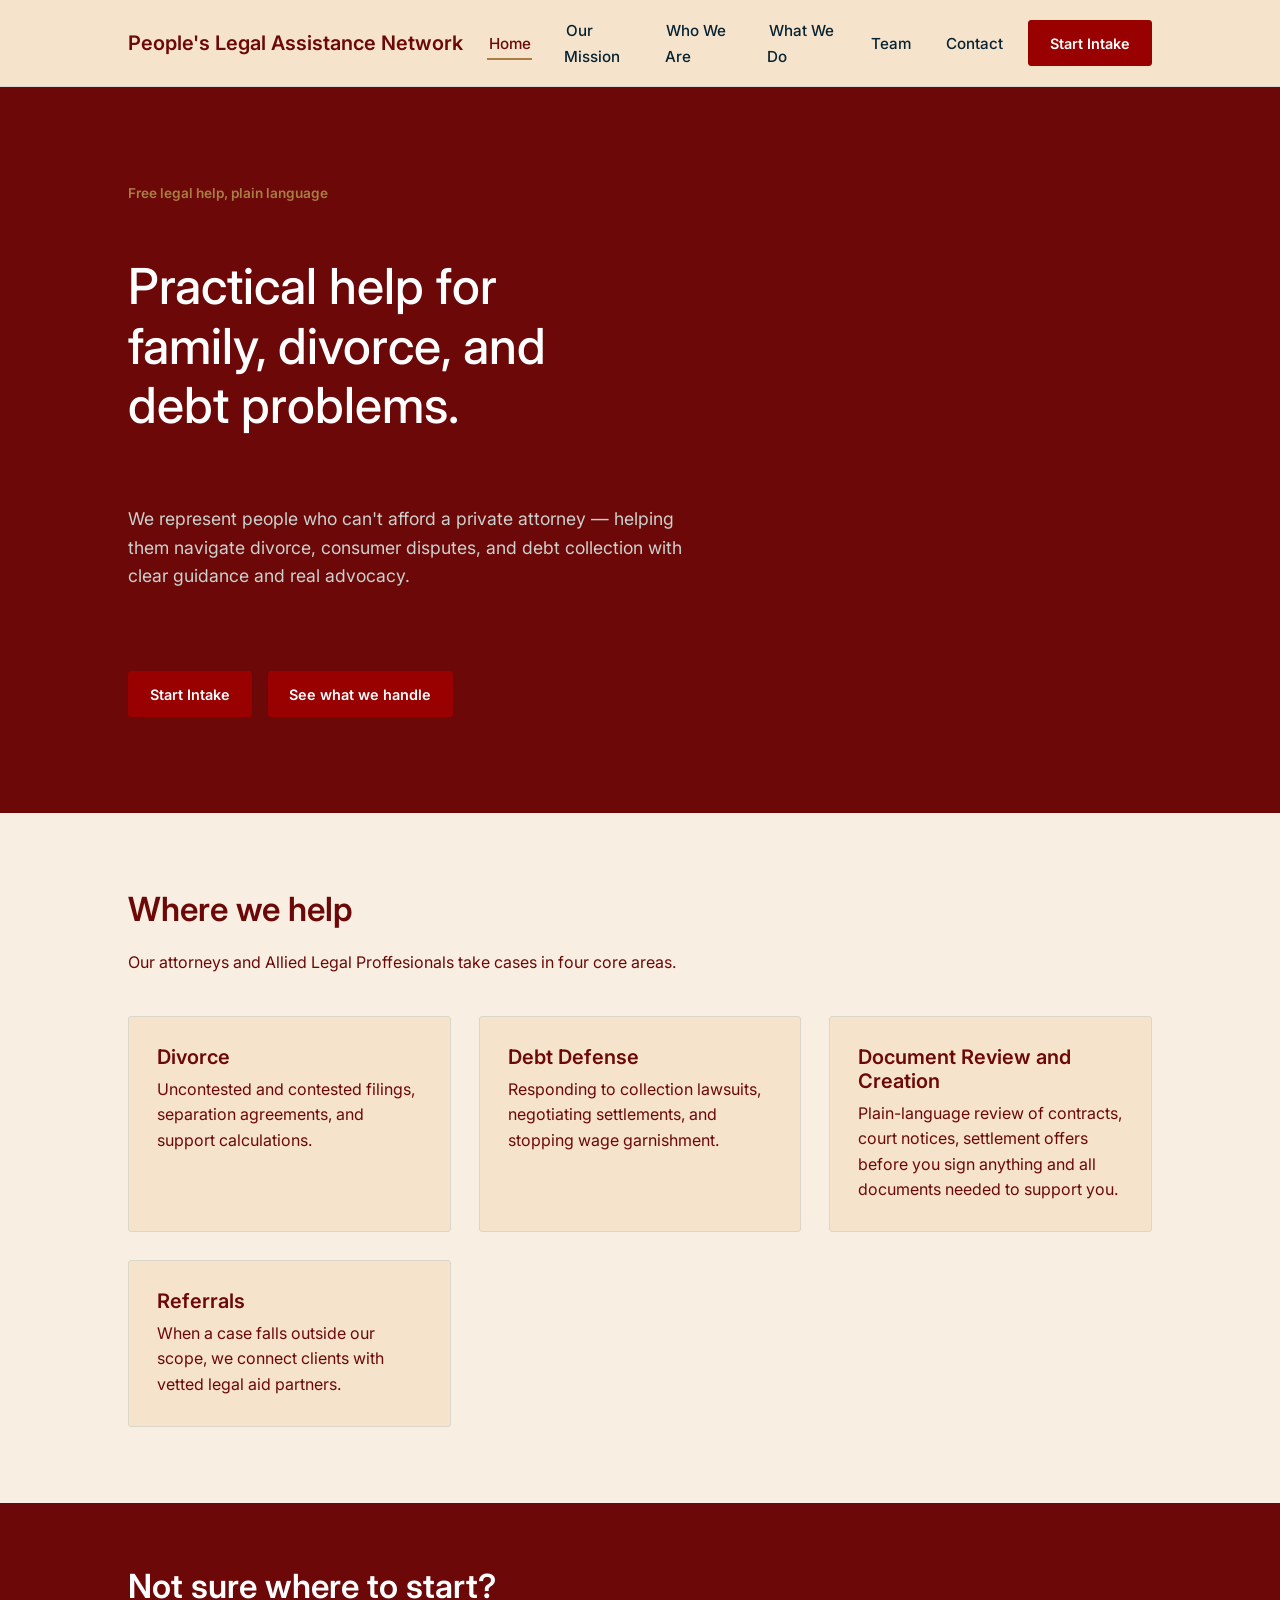
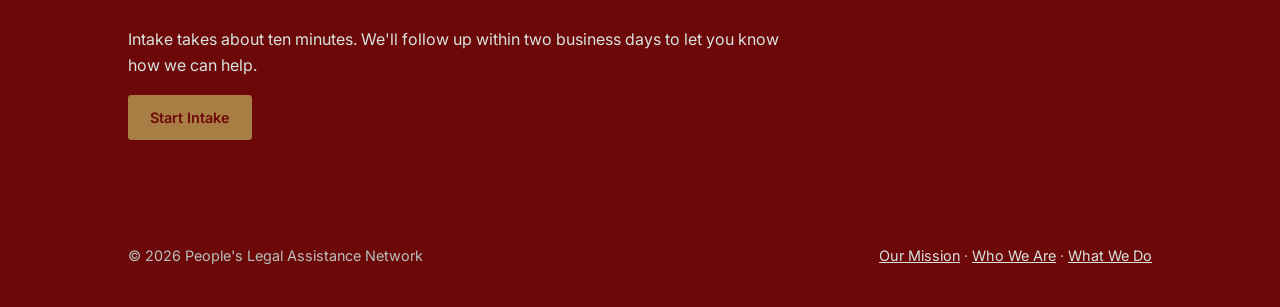
==== TonyDesign/index.html @ b18edd00 "reorganization" ====
<!DOCTYPE html>
<html lang="en">
<head>
<meta charset="UTF-8">
<meta name="viewport" content="width=device-width, initial-scale=1.0">
<title>Home | Family &amp; Consumer Law Clinic</title>
<link rel="stylesheet" href="css/styles.css">
</head>
<body>

<header class="site-header">
  <nav class="navbar">
    <a href="index.html" class="brand">People's Legal Assistance Network </a>

    <button class="nav-toggle" aria-label="Toggle navigation" aria-expanded="false">&#9776;</button>

    <ul class="nav-links">
      <li><a href="index.html" aria-current="page">Home</a></li>
      <li><a href="mission.html">Our Mission</a></li>
      <li><a href="who-we-are.html">Who We Are</a></li>
      <li><a href="what-we-do.html">What We Do</a></li>
      <li><a href="team.html">Team</a></li>
      <li><a href="contact.html">Contact</a></li>
    </ul>

    <div class="nav-actions">
      <a href="#" data-intake-link class="btn btn-primary">Start Intake</a>
    </div>
  </nav>
</header>

<main>

  <section class="hero">
    <div class="container">
      <div class="hero-eyebrow">Free legal help, plain language</div>
      <h1>Practical help for family, divorce, and debt problems.</h1>
      <p>We represent people who can't afford a private attorney — helping them navigate divorce, consumer disputes, and debt collection with clear guidance and real advocacy.</p>
      <div class="hero-actions">
        <a href="#" data-intake-link class="btn btn-primary">Start Intake</a>
        <a href="what-we-do.html" class="btn btn-primary">See what we handle</a>
      </div>
    </div>
  </section>

  <section class="section">
    <div class="container">
      <div class="section-head">
        <h2>Where we help</h2>
        <p>Our attorneys and Allied Legal Proffesionals take cases in four core areas.</p>
      </div>
      <div class="grid grid-3">
        <div class="card">
          <h3>Divorce</h3>
          <p>Uncontested and contested filings, separation agreements, and support calculations.</p>
        </div>
        <div class="card">
          <h3>Debt Defense</h3>
          <p>Responding to collection lawsuits, negotiating settlements, and stopping wage garnishment.</p>
        </div>
        <div class="card">
          <h3>Document Review and Creation</h3>
          <p>Plain-language review of contracts, court notices, settlement offers before you sign anything and all documents needed to support you.</p>
        </div>
        <div class="card">
          <h3>Referrals</h3>
          <p>When a case falls outside our scope, we connect clients with vetted legal aid partners.</p>
        </div>
      </div>
    </div>
  </section>

  <section class="cta-band">
    <div class="container">
      <h2>Not sure where to start?</h2>
      <p>Intake takes about ten minutes. We'll follow up within two business days to let you know how we can help.</p>
      <a href="#" data-intake-link class="btn btn-primary">Start Intake</a>
    </div>
  </section>

</main>

<footer class="site-footer">
  <div class="container footer-row">
     <span>&copy; 2026 People's Legal Assistance Network</span>
    <span><a href="mission.html">Our Mission</a> &middot; <a href="who-we-are.html">Who We Are</a> &middot; <a href="what-we-do.html">What We Do</a></span>
  </div>
</footer>

<script src="js/script.js"></script>
</body>
</html>
---- TonyDesign/css/styles.css ----
/* ==========================================================================
   Family & Consumer Law Clinic — base stylesheet
   ========================================================================== */

@import url('https://fonts.googleapis.com/css2?family=Lora:ital,wght@0,500;0,600;1,500&family=Inter:wght@400;500;600&display=swap');

:root {
  /* Color tokens */
  --ink: #6D0808;
  --ink-soft: #072332;
  --paper: #F8EFE2;
  --paper-raised: #F5E3CC;
  --line: #d9d6cc;
  --teal: #990000;
  --teal-dark: #6D0808;
  --teal-darker: #440505;
  --brass: #a97e45;
  --brass-dark: #8a6636;
  --white: #ffffff;
  --iu-red : #6D0808

  /* Type */
  --font-head: 'Lora', Georgia, serif;
  --font-body: 'Inter', -apple-system, BlinkMacSystemFont, sans-serif;

  /* Layout */
  --max-width: 1120px;
  --gutter: clamp(1.25rem, 4vw, 3rem);
  --radius: 3px;
}

* { box-sizing: border-box; }

html {
  scroll-behavior: smooth;
}

body {
  margin: 0;
  background: var(--paper);
  color: var(--ink);
  font-family: var(--font-body);
  font-size: 1rem;
  line-height: 1.6;
  -webkit-font-smoothing: antialiased;
}

img { max-width: 100%; display: block; }

a { color: var(--teal-dark); }

h1, h2, h3, h4 {
  font-family: var(--font-head);
  font-weight: 600;
  line-height: 1.2;
  margin: 0 0 0.6em;
  color: var(--ink);
}

h1 { font-size: clamp(2.2rem, 4vw, 3.1rem); font-weight: 500; }
h2 { font-size: clamp(1.6rem, 2.6vw, 2.1rem); }
h3 { font-size: 1.25rem; }

p { margin: 0 0 1em; max-width: 68ch; }

.container {
  max-width: var(--max-width);
  margin: 0 auto;
  padding: 0 var(--gutter);
}
.page-container{
  display: flex;
  flex-direction: column; 
  width: 100%;
  gap: 20px; /* Controls the vertical spacing between rows */
  padding: 0 var(--gutter);
}

/* Focus visibility */
a:focus-visible,
button:focus-visible {
  outline: 2px solid var(--teal);
  outline-offset: 3px;
}

@media (prefers-reduced-motion: reduce) {
  html { scroll-behavior: auto; }
  * { animation-duration: 0.001ms !important; transition-duration: 0.001ms !important; }
}

/* ==========================================================================
   Navbar
   ========================================================================== */

.site-header {
  border-bottom: 1px solid var(--line);
  background: var(--paper-raised);
  position: sticky;
  top: 0;
  z-index: 50;
}

.navbar {
  display: flex;
  align-items: center;
  justify-content: space-between;
  gap: 1.5rem;
  padding: 1.1rem var(--gutter);
  max-width: var(--max-width);
  margin: 0 auto;
}

.brand {
  display: flex;
  align-items: baseline;
  gap: 0.5rem;
  text-decoration: none;
  color: var(--ink);
  font-family: var(--font-head);
  font-size: 1.25rem;
  font-weight: 600;
  white-space: nowrap;
}

.brand span {
  font-family: var(--font-body);
  font-size: 0.7rem;
  font-weight: 500;
  color: var(--ink-soft);
  letter-spacing: 0.03em;
}

.nav-links {
  display: flex;
  align-items: center;
  gap: 2rem;
  list-style: none;
  margin: 0;
  padding: 0;
  flex: 1;
  justify-content: center;
}

.nav-links a {
  text-decoration: none;
  color: var(--ink-soft);
  font-size: 0.95rem;
  font-weight: 500;
  padding: 0.35rem 0.1rem;
  border-bottom: 2px solid transparent;
  transition: color 0.15s ease, border-color 0.15s ease;
}

.nav-links a:hover,
.nav-links a[aria-current="page"] {
  color: var(--ink);
  border-color: var(--brass);
}

.nav-actions {
  display: flex;
  align-items: center;
  margin-left: auto;
}

.btn {
  display: inline-block;
  font-family: var(--font-body);
  font-weight: 600;
  font-size: 0.9rem;
  text-decoration: none;
  border-radius: var(--radius);
  border: 1px solid transparent;
  padding: 0.65rem 1.3rem;
  cursor: pointer;
  transition: background 0.15s ease, border-color 0.15s ease, transform 0.1s ease;
}

.btn-primary {
  background: var(--teal);
  color: var(--white);
  border-color: var(--teal);
}

.btn-primary:hover {
  background: var(--teal-dark);
  border-color: var(--teal-dark);
}

.btn-secondary { 
  background: var(--teal-darker);
  color: var(--white);
  border-color: var(--teal-dark);
}
.btn-secondary:hover {
  background: var(--teal);
  border-color: var(--teal);
}

.btn-outline {
  background: transparent;
  color: var(--ink);
  border-color: var(--line);
}

.btn-outline:hover {
  border-color: var(--ink);
}

.nav-toggle {
  display: none;
  background: none;
  border: 1px solid var(--line);
  border-radius: var(--radius);
  padding: 0.4rem 0.6rem;
  font-size: 1.1rem;
  cursor: pointer;
}

@media (max-width: 860px) {
  .nav-links {
    position: absolute;
    top: 100%;
    left: 0;
    right: 0;
    background: var(--paper-raised);
    border-bottom: 1px solid var(--line);
    flex-direction: column;
    align-items: flex-start;
    gap: 0;
    padding: 0.5rem var(--gutter) 1rem;
    display: none;
  }
  .nav-links.is-open { display: flex; }
  .nav-links a { width: 100%; padding: 0.1rem 0; border-bottom: 1px solid var(--line); }
  .nav-toggle { display: inline-block; }
  .navbar { flex-wrap: wrap; }
}

/* ==========================================================================
   Hero
   ========================================================================== */

.hero {
  background: var(--ink);
  color: var(--paper-raised);
  padding: clamp(3rem, 8vw, 6rem) 0;
}

.hero .container {
  display: grid;
  gap: 2.5rem;
}

.hero-eyebrow {
  color: var(--brass);
  font-weight: 600;
  font-size: 0.85rem;
  margin-bottom: 0.75rem;
}

.hero h1 {
  color: var(--white);
  max-width: 16ch;
}

.hero p {
  color: #c9d2ce;
  font-size: 1.1rem;
  max-width: 52ch;
}

.hero-actions {
  display: flex;
  gap: 1rem;
  flex-wrap: wrap;
  margin-top: 1.5rem;
}

.hero .btn-outline {
  color: var(--paper-raised);
  border-color: #4a5a58;
}

.hero .btn-outline:hover {
  border-color: var(--paper-raised);
}

/* ==========================================================================
   Sections
   ========================================================================== */

.section {
  padding: clamp(3rem, 6vw, 5rem) 0;
}

.section + .section {
  border-top: 1px solid var(--line);
}

.section-alt {
  background: var(--paper-raised);
}

.section-head {
  max-width: 60ch;
  margin-bottom: 2.5rem;
}

.grid {
  display: grid;
  gap: 1.75rem;
}

.grid-3 { grid-template-columns: repeat(3, 1fr); }
.grid-2 { grid-template-columns: repeat(2, 1fr); }

@media (max-width: 820px) {
  .grid-3, .grid-2 { grid-template-columns: 1fr; }
}

.card {
  background: var(--paper-raised);
  border: 1px solid var(--line);
  border-radius: var(--radius);
  padding: 1.75rem;
}

.section-alt .card {
  background: var(--white);
}

.card h3 {
  margin-bottom: 0.5rem;
}

.card p:last-child { margin-bottom: 0; }

.card-right {
  background: var(--paper-raised);
  border: 1px solid var(--line);
  border-radius: var(--radius);
  padding: 1.75rem;
  width: 50%; 
  height: 50%;
  margin-left: auto; 
}
.card-left {
  background: var(--paper-raised);
  border: 1px solid var(--line);
  border-radius: var(--radius);
  padding: 1.75rem;
  width: 50%;
  margin-right: auto; 
}

.stat-row {
  display: flex;
  gap: clamp(1.5rem, 5vw, 4rem);
  flex-wrap: wrap;
  margin-top: 1rem;
}

.stat-num {
  font-family: var(--font-head);
  font-size: 2.2rem;
  color: var(--teal-dark);
  display: block;
}

.stat-label {
  color: var(--ink-soft);
  font-size: 0.9rem;
}

.divider-quote {
  border-left: 3px solid var(--brass);
  padding-left: 1.25rem;
  font-family: var(--font-head);
  font-style: italic;
  font-size: 1.3rem;
  color: var(--ink);
  max-width: 46ch;
}

/* CTA band */
.cta-band {
  background: var(--teal-dark);
  color: var(--white);
  text-align: left;
  padding: clamp(2.5rem, 6vw, 4rem) 0;
}

.cta-band h2 { color: var(--white); }
.cta-band p { color: #d8e3df; }

.cta-band .btn-primary {
  background: var(--brass);
  border-color: var(--brass);
  color: var(--ink);
}

.cta-band .btn-primary:hover {
  background: var(--brass-dark);
  border-color: var(--brass-dark);
}

/* Simple content page layout (mission / who-we-are / what-we-do) */
.page-header {
  padding: clamp(2.5rem, 6vw, 4rem) 0 2rem;
  border-bottom: 1px solid var(--line);
}

.page-header p { color: var(--ink-soft); font-size: 1.05rem; }

.two-col {
  display: grid;
  grid-template-columns: 1fr 1fr;
  gap: 3rem;
  align-items: start;
}

@media (max-width: 820px) {
  .two-col { grid-template-columns: 1fr; }
}

.list-plain {
  list-style: none;
  margin: 0;
  padding: 0;
}

.list-plain li {
  padding: 0.85rem 0;
  border-top: 1px solid var(--line);
}

.list-plain li:first-child { border-top: none; }

.list-plain h3 { margin-bottom: 0.25rem; font-size: 1.05rem; }
.list-plain p { margin-bottom: 0; color: var(--ink-soft); }

/* Image layouts  */
.profile-left{ 
  width: 25%;
  height: 50%;
  object-fit: cover;
  border-radius: 8px;
  margin-left: auto;
  
}
.profile-right{ 
  width: 25%;
  height: 50%;
  object-fit: cover;
  border-radius: 8px;
  margin-right: auto;
  
}

.profile-content-wrapper {
 
  display: flex;
  align-items: center; /* Centers image and card vertically */
  gap: 15px;           /* Puts space between the image and the card */
  


}
/* ==========================================================================
   Footer
   ========================================================================== */

.site-footer {
  background: var(--ink);
  color: #b7c0be;
  padding: 2.5rem 0;
  font-size: 0.9rem;
}

.footer-row {
  display: flex;
  justify-content: space-between;
  flex-wrap: wrap;
  gap: 1rem;
}

.site-footer a {
  color: #d8e3df;
}
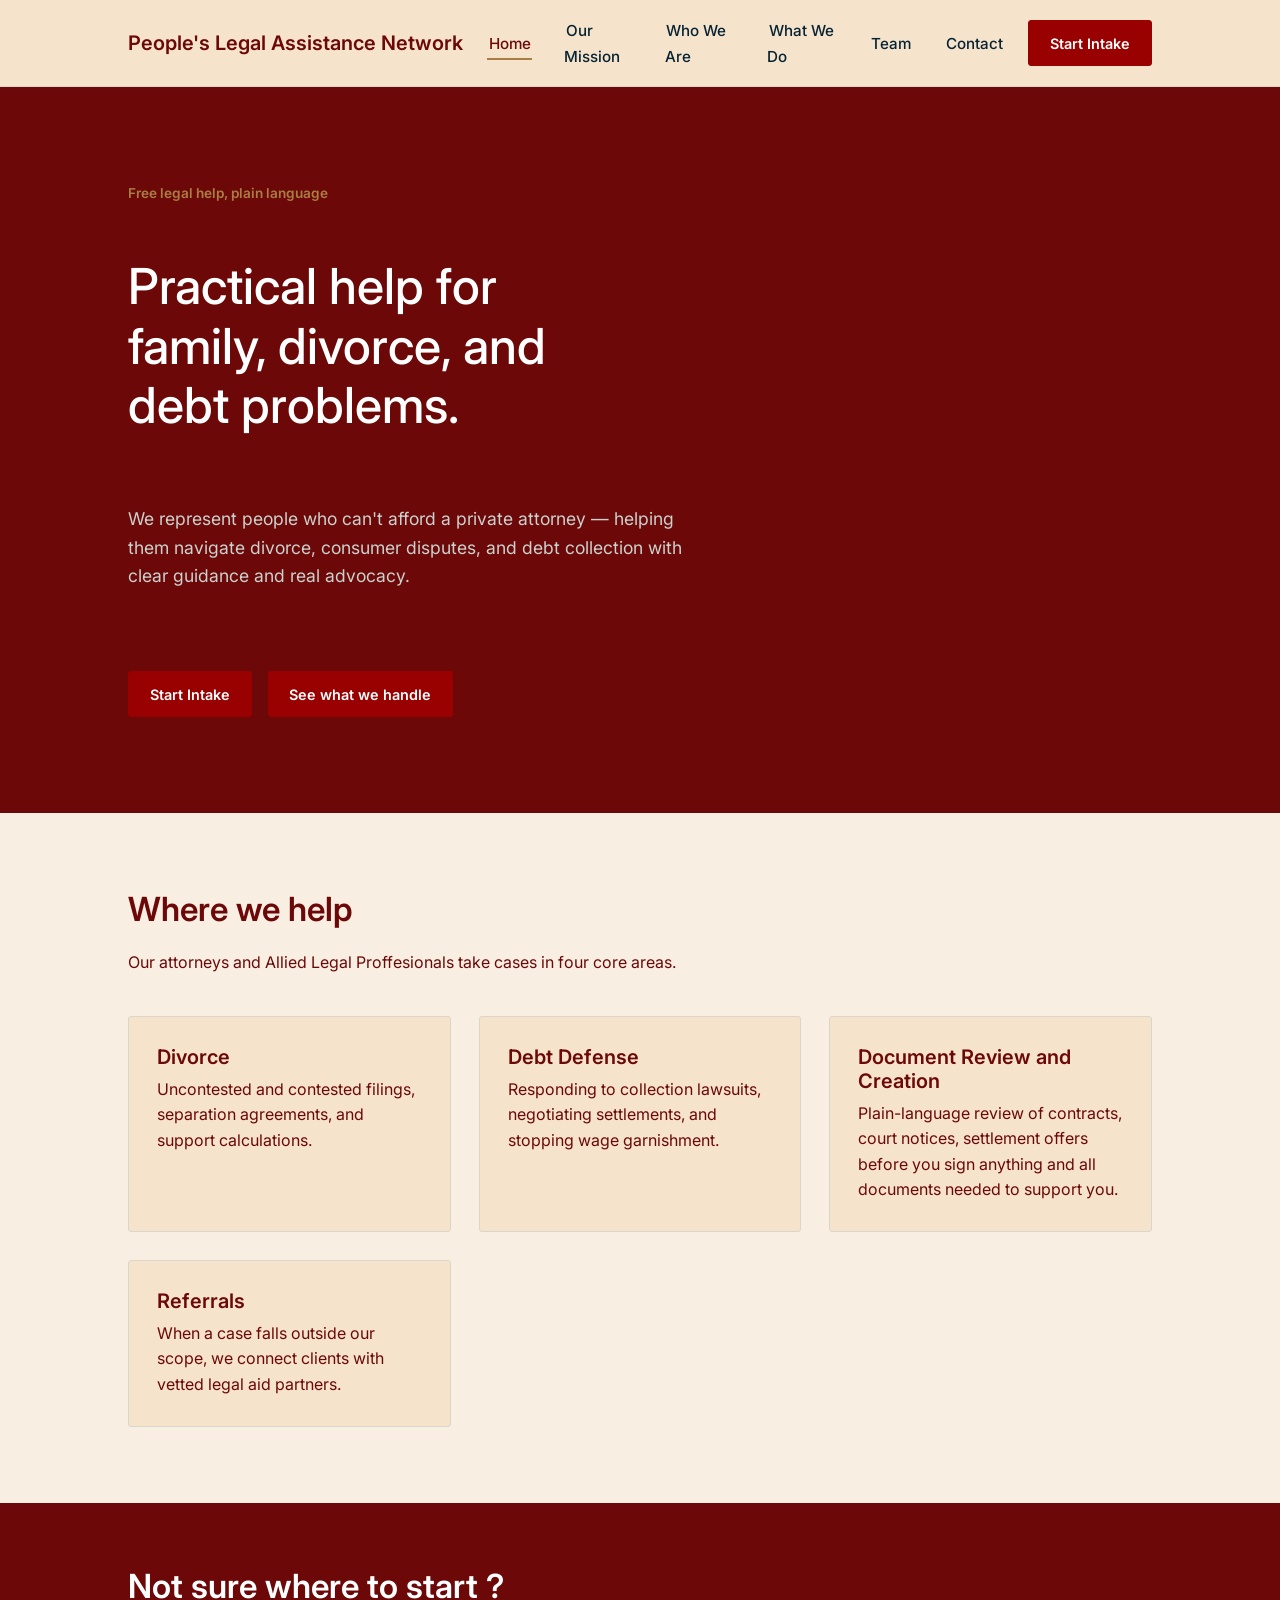
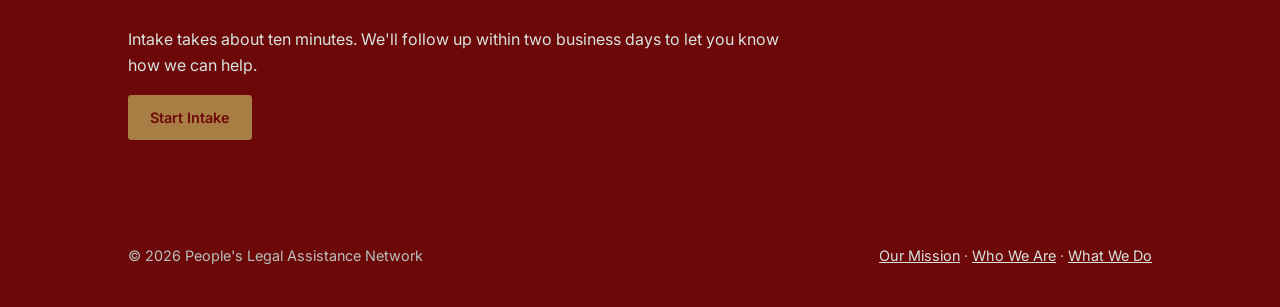
==== commit 6b459e0d: "tony design: small format changes (ADA init)" ====
--- a/TonyDesign/index.html
+++ b/TonyDesign/index.html
@@ -33,9 +33,9 @@
 
   <section class="hero">
     <div class="container">
-      <div class="hero-eyebrow">Free legal help, plain language</div>
-      <h1>Practical help for family, divorce, and debt problems.</h1>
-      <p>We represent people who can't afford a private attorney — helping them navigate divorce, consumer disputes, and debt collection with clear guidance and real advocacy.</p>
+      <div class="hero-eyebrow">Free legal help, plain language </div>
+      <h1>Practical help for family, divorce, and debt problems. </h1>
+      <p>We represent people who can't afford a private attorney — helping them navigate divorce, consumer disputes, and debt collection with clear guidance and real advocacy. </p>
       <div class="hero-actions">
         <a href="#" data-intake-link class="btn btn-primary">Start Intake</a>
         <a href="what-we-do.html" class="btn btn-primary">See what we handle</a>
@@ -46,24 +46,24 @@
   <section class="section">
     <div class="container">
       <div class="section-head">
-        <h2>Where we help</h2>
+        <h2>Where we help </h2>
         <p>Our attorneys and Allied Legal Proffesionals take cases in four core areas.</p>
       </div>
       <div class="grid grid-3">
         <div class="card">
-          <h3>Divorce</h3>
+          <h3>Divorce </h3>
           <p>Uncontested and contested filings, separation agreements, and support calculations.</p>
         </div>
         <div class="card">
-          <h3>Debt Defense</h3>
+          <h3>Debt Defense </h3>
           <p>Responding to collection lawsuits, negotiating settlements, and stopping wage garnishment.</p>
         </div>
         <div class="card">
-          <h3>Document Review and Creation</h3>
+          <h3>Document Review and Creation </h3>
           <p>Plain-language review of contracts, court notices, settlement offers before you sign anything and all documents needed to support you.</p>
         </div>
         <div class="card">
-          <h3>Referrals</h3>
+          <h3>Referrals </h3>
           <p>When a case falls outside our scope, we connect clients with vetted legal aid partners.</p>
         </div>
       </div>
@@ -72,7 +72,7 @@
 
   <section class="cta-band">
     <div class="container">
-      <h2>Not sure where to start?</h2>
+      <h2>Not sure where to start ?</h2>
       <p>Intake takes about ten minutes. We'll follow up within two business days to let you know how we can help.</p>
       <a href="#" data-intake-link class="btn btn-primary">Start Intake</a>
     </div>
